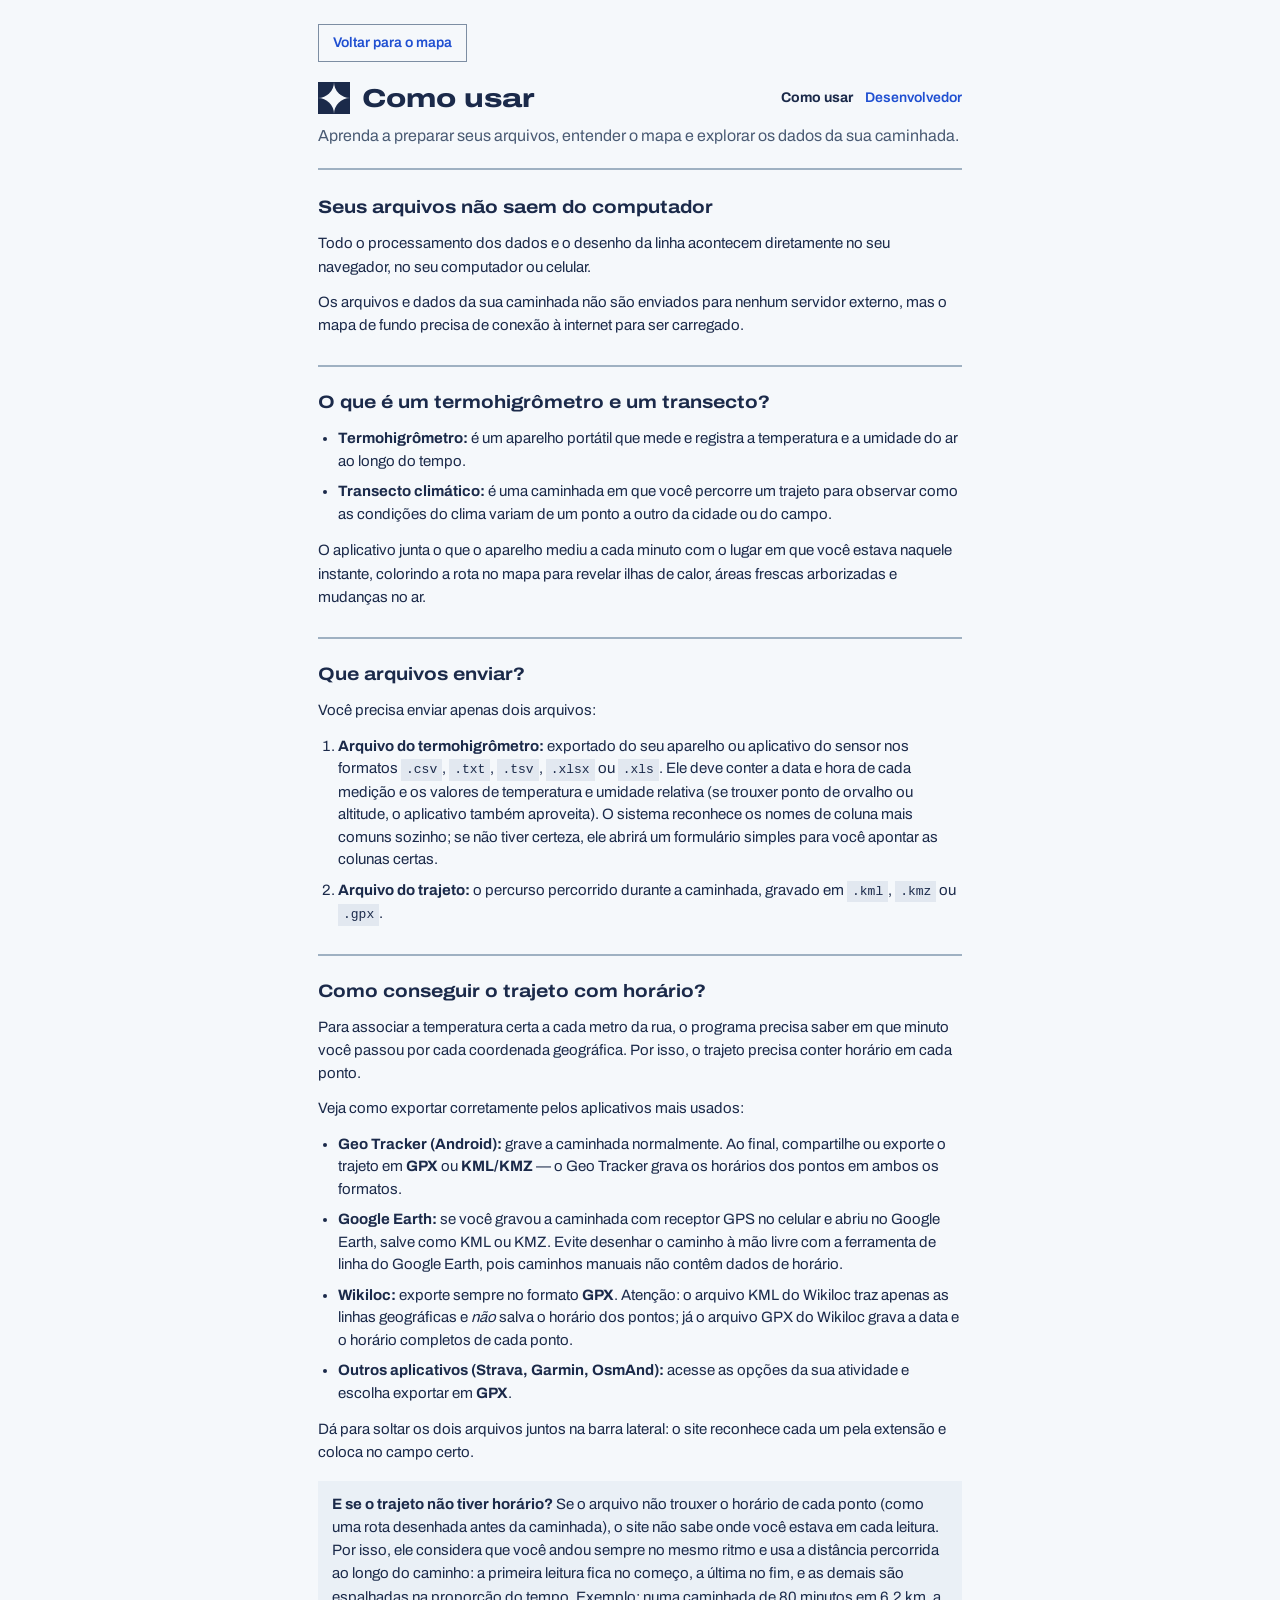
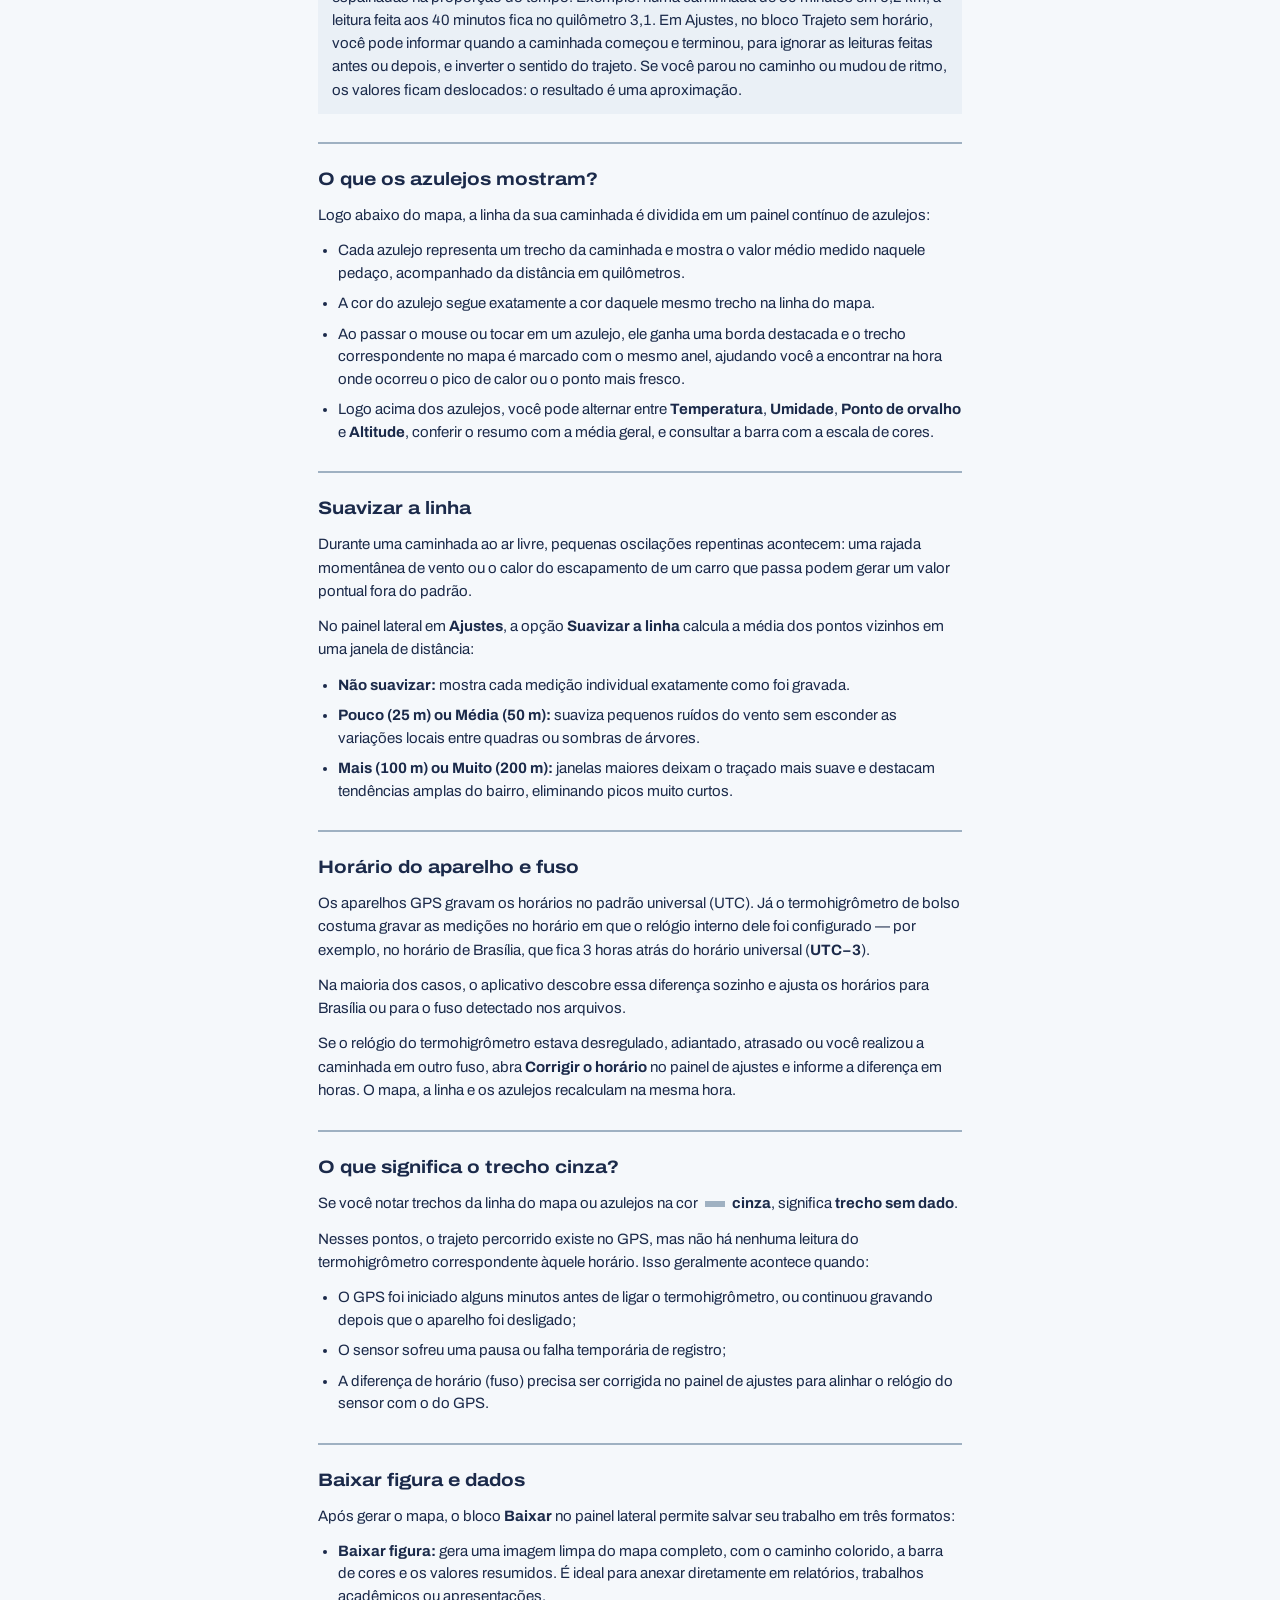
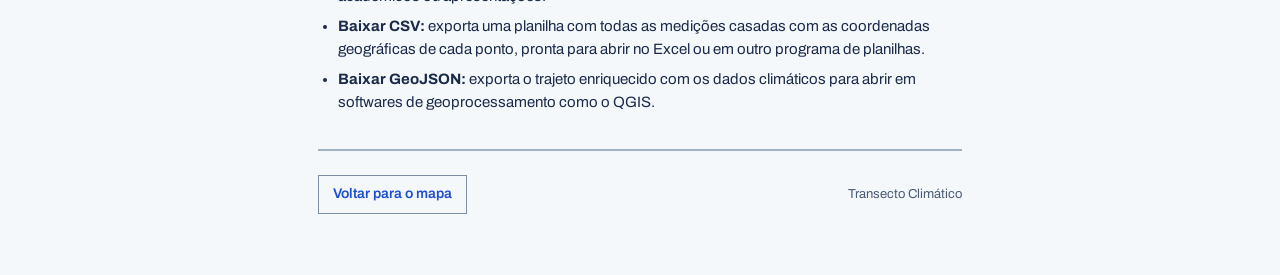
==== ajuda.html @ 2753178d "Transecto Climático: primeira versão pública" ====
<!doctype html>
<html lang="pt-BR">
<head>
  <meta charset="utf-8">
  <meta name="viewport" content="width=device-width, initial-scale=1">
  <title>Como usar — Transecto Climático</title>
  <link rel="stylesheet" href="css/app.css">
  <style>
    .guia-corpo {
      max-width: 680px;
      margin: 0 auto;
      padding: 24px 18px 64px;
    }

    .guia-nav {
      margin-bottom: 20px;
    }

    .guia-voltar {
      display: inline-flex;
      align-items: center;
      padding: 8px 14px;
      border: 1px solid var(--controle);
      border-radius: 0;
      background: transparent;
      color: var(--cobalto);
      text-decoration: none;
      font-weight: 600;
      font-size: 14px;
    }

    .guia-voltar:hover {
      border-color: var(--cobalto);
      background: var(--cobalto-palido);
    }

    .guia-header {
      padding-bottom: 20px;
      border-bottom: 2px solid var(--rejunte);
      margin-bottom: 24px;
    }

    .guia-cabecalho {
      display: flex;
      align-items: center;
      gap: 12px;
      margin-bottom: 10px;
    }

    .guia-cabecalho .marca {
      flex: none;
      width: 32px;
      height: 32px;
    }

    .guia-cabecalho h1 {
      flex: 1;
      min-width: 0;
      margin: 0;
      font-size: 26px;
      font-weight: 800;
      font-stretch: 125%;
      line-height: 1.2;
    }

    .guia-cabecalho-links {
      display: flex;
      align-items: center;
      gap: 12px;
      flex: none;
    }

    .guia-cabecalho-links a {
      color: var(--cobalto);
      font-weight: 600;
      font-size: 14px;
      text-decoration: none;
      white-space: nowrap;
    }

    .guia-cabecalho-links a:hover {
      text-decoration: underline;
      text-underline-offset: 3px;
    }

    .guia-cabecalho-links a[aria-current="page"] {
      color: var(--tinta);
      font-weight: 700;
    }

    .guia-subtitulo {
      margin: 0;
      color: var(--suave);
      font-size: 16px;
      line-height: 1.5;
    }

    .guia-secao {
      margin-top: 28px;
      padding-top: 22px;
      border-top: 2px solid var(--rejunte);
    }

    .guia-secao:first-of-type {
      margin-top: 0;
      padding-top: 0;
      border-top: 0;
    }

    .guia-secao h2 {
      font-size: 18px;
      font-weight: 700;
      font-stretch: 115%;
      margin: 0 0 12px;
      color: var(--tinta);
    }

    .guia-secao p {
      margin: 0 0 12px;
      font-size: 15px;
      line-height: 1.55;
      color: var(--tinta);
    }

    .guia-secao ul,
    .guia-secao ol {
      margin: 0 0 14px;
      padding-left: 20px;
    }

    .guia-secao li {
      margin-bottom: 8px;
      font-size: 15px;
      line-height: 1.5;
    }

    .guia-secao li strong {
      font-weight: 700;
    }

    .nota {
      margin: 16px 0;
      padding: 12px 14px;
      background: var(--aviso-fundo);
      border-radius: 0;
      font-size: 14px;
      line-height: 1.5;
    }

    .nota p {
      margin: 0;
    }

    .formato-tag {
      display: inline-block;
      padding: 1px 5px;
      background: #e2e8f0;
      font-size: 13px;
      font-family: monospace;
      border-radius: 0;
      color: var(--tinta);
    }

    .amostra-cinza {
      display: inline-block;
      width: 20px;
      height: 6px;
      background: var(--rejunte);
      vertical-align: middle;
      margin: 0 4px;
    }

    .guia-rodape {
      margin-top: 36px;
      padding-top: 24px;
      border-top: 2px solid var(--rejunte);
      display: flex;
      justify-content: space-between;
      align-items: center;
      flex-wrap: wrap;
      gap: 12px;
    }

    @media (max-width: 480px) {
      .guia-corpo {
        padding: 16px 12px 48px;
      }

      .guia-cabecalho {
        gap: 8px;
      }

      .guia-cabecalho .marca {
        width: 24px;
        height: 24px;
      }

      .guia-cabecalho h1 {
        font-size: 18px;
        white-space: nowrap;
        overflow: hidden;
        text-overflow: ellipsis;
      }

      .guia-cabecalho-links {
        gap: 8px;
      }

      .guia-cabecalho-links a {
        font-size: 13px;
      }

      .guia-voltar {
        width: 100%;
        justify-content: center;
      }
    }
  </style>
</head>
<body>
  <div class="guia-corpo">
    <nav class="guia-nav" aria-label="Navegação">
      <a href="index.html" class="guia-voltar">Voltar para o mapa</a>
    </nav>

    <header class="guia-header">
      <div class="guia-cabecalho">
        <svg class="marca" viewBox="0 0 48 48" aria-hidden="true" focusable="false">
          <path d="M0 0H24A24 24 0 0 1 0 24Z"/>
          <path d="M48 0V24A24 24 0 0 1 24 0Z"/>
          <path d="M0 48V24A24 24 0 0 1 24 48Z"/>
          <path d="M48 48H24A24 24 0 0 1 48 24Z"/>
        </svg>
        <h1>Como usar</h1>
        <nav class="guia-cabecalho-links" aria-label="Páginas">
          <a href="ajuda.html" aria-current="page">Como usar</a>
          <a href="desenvolvedor.html">Desenvolvedor</a>
        </nav>
      </div>
      <p class="guia-subtitulo">Aprenda a preparar seus arquivos, entender o mapa e explorar os dados da sua caminhada.</p>
    </header>

    <main>
      <!-- PRIVACIDADE -->
      <section class="guia-secao">
        <h2>Seus arquivos não saem do computador</h2>
        <p>Todo o processamento dos dados e o desenho da linha acontecem diretamente no seu navegador, no seu computador ou celular.</p>
        <p>Os arquivos e dados da sua caminhada não são enviados para nenhum servidor externo, mas o mapa de fundo precisa de conexão à internet para ser carregado.</p>
      </section>

      <!-- O QUE É -->
      <section class="guia-secao">
        <h2>O que é um termohigrômetro e um transecto?</h2>
        <ul>
          <li><strong>Termohigrômetro:</strong> é um aparelho portátil que mede e registra a temperatura e a umidade do ar ao longo do tempo.</li>
          <li><strong>Transecto climático:</strong> é uma caminhada em que você percorre um trajeto para observar como as condições do clima variam de um ponto a outro da cidade ou do campo.</li>
        </ul>
        <p>O aplicativo junta o que o aparelho mediu a cada minuto com o lugar em que você estava naquele instante, colorindo a rota no mapa para revelar ilhas de calor, áreas frescas arborizadas e mudanças no ar.</p>
      </section>

      <!-- QUE ARQUIVOS ENVIAR -->
      <section class="guia-secao">
        <h2>Que arquivos enviar?</h2>
        <p>Você precisa enviar apenas dois arquivos:</p>
        <ol>
          <li>
            <strong>Arquivo do termohigrômetro:</strong> exportado do seu aparelho ou aplicativo do sensor nos formatos <span class="formato-tag">.csv</span>, <span class="formato-tag">.txt</span>, <span class="formato-tag">.tsv</span>, <span class="formato-tag">.xlsx</span> ou <span class="formato-tag">.xls</span>. Ele deve conter a data e hora de cada medição e os valores de temperatura e umidade relativa (se trouxer ponto de orvalho ou altitude, o aplicativo também aproveita). O sistema reconhece os nomes de coluna mais comuns sozinho; se não tiver certeza, ele abrirá um formulário simples para você apontar as colunas certas.
          </li>
          <li>
            <strong>Arquivo do trajeto:</strong> o percurso percorrido durante a caminhada, gravado em <span class="formato-tag">.kml</span>, <span class="formato-tag">.kmz</span> ou <span class="formato-tag">.gpx</span>.
          </li>
        </ol>
      </section>

      <!-- COMO CONSEGUIR O TRAJETO COM HORÁRIO -->
      <section class="guia-secao">
        <h2>Como conseguir o trajeto com horário?</h2>
        <p>Para associar a temperatura certa a cada metro da rua, o programa precisa saber em que minuto você passou por cada coordenada geográfica. Por isso, o trajeto precisa conter horário em cada ponto.</p>
        <p>Veja como exportar corretamente pelos aplicativos mais usados:</p>
        <ul>
          <li>
            <strong>Geo Tracker (Android):</strong> grave a caminhada normalmente. Ao final, compartilhe ou exporte o trajeto em <strong>GPX</strong> ou <strong>KML/KMZ</strong> — o Geo Tracker grava os horários dos pontos em ambos os formatos.
          </li>
          <li>
            <strong>Google Earth:</strong> se você gravou a caminhada com receptor GPS no celular e abriu no Google Earth, salve como KML ou KMZ. Evite desenhar o caminho à mão livre com a ferramenta de linha do Google Earth, pois caminhos manuais não contêm dados de horário.
          </li>
          <li>
            <strong>Wikiloc:</strong> exporte sempre no formato <strong>GPX</strong>. Atenção: o arquivo KML do Wikiloc traz apenas as linhas geográficas e <em>não</em> salva o horário dos pontos; já o arquivo GPX do Wikiloc grava a data e o horário completos de cada ponto.
          </li>
          <li>
            <strong>Outros aplicativos (Strava, Garmin, OsmAnd):</strong> acesse as opções da sua atividade e escolha exportar em <strong>GPX</strong>.
          </li>
        </ul>
        <p>Dá para soltar os dois arquivos juntos na barra lateral: o site reconhece cada um pela extensão e coloca no campo certo.</p>
        <div class="nota">
          <p><strong>E se o trajeto não tiver horário?</strong> Se o arquivo não trouxer o horário de cada ponto (como uma rota desenhada antes da caminhada), o site não sabe onde você estava em cada leitura. Por isso, ele considera que você andou sempre no mesmo ritmo e usa a distância percorrida ao longo do caminho: a primeira leitura fica no começo, a última no fim, e as demais são espalhadas na proporção do tempo. Exemplo: numa caminhada de 80 minutos em 6,2 km, a leitura feita aos 40 minutos fica no quilômetro 3,1. Em Ajustes, no bloco Trajeto sem horário, você pode informar quando a caminhada começou e terminou, para ignorar as leituras feitas antes ou depois, e inverter o sentido do trajeto. Se você parou no caminho ou mudou de ritmo, os valores ficam deslocados: o resultado é uma aproximação.</p>
        </div>
      </section>

      <!-- AZULEJOS -->
      <section class="guia-secao">
        <h2>O que os azulejos mostram?</h2>
        <p>Logo abaixo do mapa, a linha da sua caminhada é dividida em um painel contínuo de azulejos:</p>
        <ul>
          <li>Cada azulejo representa um trecho da caminhada e mostra o valor médio medido naquele pedaço, acompanhado da distância em quilômetros.</li>
          <li>A cor do azulejo segue exatamente a cor daquele mesmo trecho na linha do mapa.</li>
          <li>Ao passar o mouse ou tocar em um azulejo, ele ganha uma borda destacada e o trecho correspondente no mapa é marcado com o mesmo anel, ajudando você a encontrar na hora onde ocorreu o pico de calor ou o ponto mais fresco.</li>
          <li>Logo acima dos azulejos, você pode alternar entre <strong>Temperatura</strong>, <strong>Umidade</strong>, <strong>Ponto de orvalho</strong> e <strong>Altitude</strong>, conferir o resumo com a média geral, e consultar a barra com a escala de cores.</li>
        </ul>
      </section>

      <!-- SUAVIZAR A LINHA -->
      <section class="guia-secao">
        <h2>Suavizar a linha</h2>
        <p>Durante uma caminhada ao ar livre, pequenas oscilações repentinas acontecem: uma rajada momentânea de vento ou o calor do escapamento de um carro que passa podem gerar um valor pontual fora do padrão.</p>
        <p>No painel lateral em <strong>Ajustes</strong>, a opção <strong>Suavizar a linha</strong> calcula a média dos pontos vizinhos em uma janela de distância:</p>
        <ul>
          <li><strong>Não suavizar:</strong> mostra cada medição individual exatamente como foi gravada.</li>
          <li><strong>Pouco (25 m) ou Média (50 m):</strong> suaviza pequenos ruídos do vento sem esconder as variações locais entre quadras ou sombras de árvores.</li>
          <li><strong>Mais (100 m) ou Muito (200 m):</strong> janelas maiores deixam o traçado mais suave e destacam tendências amplas do bairro, eliminando picos muito curtos.</li>
        </ul>
      </section>

      <!-- HORÁRIO DO APARELHO -->
      <section class="guia-secao">
        <h2>Horário do aparelho e fuso</h2>
        <p>Os aparelhos GPS gravam os horários no padrão universal (UTC). Já o termohigrômetro de bolso costuma gravar as medições no horário em que o relógio interno dele foi configurado — por exemplo, no horário de Brasília, que fica 3 horas atrás do horário universal (<strong>UTC−3</strong>).</p>
        <p>Na maioria dos casos, o aplicativo descobre essa diferença sozinho e ajusta os horários para Brasília ou para o fuso detectado nos arquivos.</p>
        <p>Se o relógio do termohigrômetro estava desregulado, adiantado, atrasado ou você realizou a caminhada em outro fuso, abra <strong>Corrigir o horário</strong> no painel de ajustes e informe a diferença em horas. O mapa, a linha e os azulejos recalculam na mesma hora.</p>
      </section>

      <!-- TRECHO CINZA -->
      <section class="guia-secao">
        <h2>O que significa o trecho cinza?</h2>
        <p>Se você notar trechos da linha do mapa ou azulejos na cor <span class="amostra-cinza" aria-hidden="true"></span> <strong>cinza</strong>, significa <strong>trecho sem dado</strong>.</p>
        <p>Nesses pontos, o trajeto percorrido existe no GPS, mas não há nenhuma leitura do termohigrômetro correspondente àquele horário. Isso geralmente acontece quando:</p>
        <ul>
          <li>O GPS foi iniciado alguns minutos antes de ligar o termohigrômetro, ou continuou gravando depois que o aparelho foi desligado;</li>
          <li>O sensor sofreu uma pausa ou falha temporária de registro;</li>
          <li>A diferença de horário (fuso) precisa ser corrigida no painel de ajustes para alinhar o relógio do sensor com o do GPS.</li>
        </ul>
      </section>

      <!-- BAIXAR FIGURA E DADOS -->
      <section class="guia-secao">
        <h2>Baixar figura e dados</h2>
        <p>Após gerar o mapa, o bloco <strong>Baixar</strong> no painel lateral permite salvar seu trabalho em três formatos:</p>
        <ul>
          <li><strong>Baixar figura:</strong> gera uma imagem limpa do mapa completo, com o caminho colorido, a barra de cores e os valores resumidos. É ideal para anexar diretamente em relatórios, trabalhos acadêmicos ou apresentações.</li>
          <li><strong>Baixar CSV:</strong> exporta uma planilha com todas as medições casadas com as coordenadas geográficas de cada ponto, pronta para abrir no Excel ou em outro programa de planilhas.</li>
          <li><strong>Baixar GeoJSON:</strong> exporta o trajeto enriquecido com os dados climáticos para abrir em softwares de geoprocessamento como o QGIS.</li>
        </ul>
      </section>
    </main>

    <footer class="guia-rodape">
      <a href="index.html" class="guia-voltar">Voltar para o mapa</a>
      <span style="color: var(--suave); font-size: 13px;">Transecto Climático</span>
    </footer>
  </div>
</body>
</html>
---- css/app.css ----
/* Transecto Climático. Esmalte branco frio, tinta azul-marinho, rejunte cinza-azulado de 2 px,
   cantos retos, cobalto só em ação, seleção, link e foco. As outras cores vêm dos dados. */

@font-face {
  font-family: "Archivo";
  src: url("../vendor/fontes/archivo-latin-wdth-normal.woff2") format("woff2");
  font-weight: 100 900;
  font-stretch: 62% 125%;
  font-style: normal;
  font-display: swap;
}

:root {
  --esmalte: #f5f8fb;
  --tinta: #1b2a4a;
  --suave: #4a5b74;
  --rejunte: #9fb1c2;
  --zona-borda: #6f8299;
  --sem-dado: #7c8590;
  --controle: #7d8ea3;
  --cobalto: #1f4fd1;
  --cobalto-escuro: #1a43b5;
  --cobalto-palido: #e4ebfb;
  --desativado-fundo: #dde4ec;
  --desativado-texto: #3c4b63;
  --erro-fundo: #fbe7e7;
  --erro-tinta: #9b1c1c;
  --aviso-fundo: #eaf0f6;
}

* {
  box-sizing: border-box;
  scrollbar-width: thin;
  scrollbar-color: var(--rejunte) var(--esmalte);
}

[hidden] { display: none !important; }

html {
  background: var(--esmalte);
}

body {
  margin: 0;
  background: var(--esmalte);
  color: var(--tinta);
  font: 15px/1.45 "Archivo", system-ui, -apple-system, "Segoe UI", Roboto, sans-serif;
  font-variant-numeric: tabular-nums;
  -webkit-text-size-adjust: 100%;
}

::selection {
  background: var(--cobalto);
  color: #ffffff;
}

:focus-visible {
  outline: 3px solid var(--cobalto);
  outline-offset: 2px;
}

::-webkit-scrollbar { width: 10px; height: 10px; }
::-webkit-scrollbar-track { background: var(--esmalte); }
::-webkit-scrollbar-thumb { background: var(--rejunte); border: 2px solid var(--esmalte); }
::-webkit-scrollbar-thumb:hover { background: var(--suave); }

.sr {
  position: absolute;
  width: 1px;
  height: 1px;
  overflow: hidden;
  clip: rect(0 0 0 0);
  white-space: nowrap;
}

/* ---------- estrutura (computador) ---------- */

.app {
  display: grid;
  grid-template-columns: 340px minmax(0, 1fr);
  grid-template-rows: auto minmax(0, 1fr) auto;
  height: 100vh;
  height: 100dvh;
  overflow: hidden;
}

.cabecalho {
  grid-column: 1 / -1;
  grid-row: 1;
  display: flex;
  align-items: center;
  gap: 12px;
  padding: 10px 18px;
  border-bottom: 2px solid var(--rejunte);
}

.painel {
  grid-column: 1;
  grid-row: 2;
  min-width: 0;
  overflow-y: auto;
  padding: 18px 18px 28px;
  border-right: 2px solid var(--rejunte);
}

.area-mapa {
  grid-column: 2;
  grid-row: 2;
  position: relative;
  min-width: 0;
  min-height: 0;
}

.mapa {
  position: absolute;
  inset: 0;
}

.faixa {
  grid-column: 1 / -1;
  grid-row: 3;
  min-width: 0;
  border-top: 2px solid var(--rejunte);
  background: var(--esmalte);
}

/* ---------- cabeçalho ---------- */

.marca {
  flex: none;
  width: 32px;
  height: 32px;
}

.marca path {
  fill: var(--tinta);
}

.cabecalho h1 {
  flex: 1;
  min-width: 0;
  margin: 0;
  font-size: 20px;
  font-weight: 800;
  font-stretch: 125%;
  line-height: 1.2;
}

.cabecalho a {
  flex: none;
  color: var(--cobalto);
  font-weight: 600;
  text-decoration: none;
}

.cabecalho a:visited {
  color: var(--cobalto);
}

.cabecalho a:hover {
  text-decoration: underline;
  text-underline-offset: 3px;
}

h2 {
  margin: 0 0 10px;
  font-size: 15px;
  font-weight: 700;
  font-stretch: 112%;
}

.bloco {
  margin-top: 20px;
  padding-top: 16px;
  border-top: 2px solid var(--rejunte);
}

.painel > .bloco:first-child {
  margin-top: 0;
  padding-top: 0;
  border-top: 0;
}

/* ---------- arquivos ---------- */

.zonas {
  display: grid;
  gap: 10px;
}

.zona {
  display: grid;
  gap: 4px;
  padding: 12px;
  border: 2px dashed var(--zona-borda);
  cursor: pointer;
}

.zona:hover,
.zona.arrastando {
  border-color: var(--cobalto);
}

.zona strong {
  font-weight: 700;
}

.zona span,
.zona em {
  color: var(--suave);
  font-size: 13px;
  font-style: normal;
}

.zona.com-arquivo em {
  color: var(--cobalto);
  font-weight: 600;
  overflow-wrap: anywhere;
}

.app {
  position: relative;
}

.painel {
  position: relative;
}

.solte-aqui {
  position: absolute;
  inset: 0;
  z-index: 900;
  display: grid;
  place-items: center;
  padding: 24px;
  background: rgba(245, 248, 251, 0.95);
  border: 3px solid var(--cobalto);
}

.solte-aqui p {
  margin: 0;
  font-size: 18px;
  font-weight: 800;
  font-stretch: 118%;
  line-height: 1.3;
  text-align: center;
  color: var(--cobalto);
}

.envio-aviso {
  margin: 10px 0 0;
  padding: 10px 12px;
  background: var(--aviso-fundo);
  font-size: 13px;
}

.envio-resumo {
  display: grid;
  gap: 8px;
  justify-items: start;
}

.envio-resumo p {
  margin: 0;
  overflow-wrap: anywhere;
  font-weight: 600;
}

/* ---------- controles ---------- */

button,
select,
input {
  font: inherit;
  color: inherit;
}

button {
  padding: 9px 12px;
  border: 2px solid var(--tinta);
  border-radius: 0;
  background: transparent;
  font-weight: 600;
  cursor: pointer;
}

button:hover:not(:disabled) {
  border-color: var(--cobalto);
  color: var(--cobalto);
}

button:disabled {
  opacity: 0.5;
  cursor: not-allowed;
}

button.primario {
  width: 100%;
  margin-top: 12px;
  padding: 11px 12px;
  border-width: 2px;
  border-color: var(--cobalto);
  background: var(--cobalto);
  color: #ffffff;
  font-weight: 700;
}

button.primario:hover:not(:disabled) {
  border-color: var(--cobalto-escuro);
  background: var(--cobalto-escuro);
  color: #ffffff;
}

button.primario:disabled {
  opacity: 1;
  border-color: var(--rejunte);
  background: var(--desativado-fundo);
  color: var(--desativado-texto);
}

button.secundario {
  border-color: var(--cobalto);
  color: var(--cobalto);
  font-weight: 700;
}

select,
input[type="number"] {
  width: 100%;
  padding: 8px;
  border: 2px solid var(--tinta);
  border-radius: 0;
  background: #ffffff;
  font-weight: 600;
}

.campo {
  display: grid;
  gap: 4px;
  margin-bottom: 8px;
}

.campo span {
  font-size: 13px;
  color: var(--suave);
}

.ajuda {
  margin: 0 0 10px;
  font-size: 13px;
  color: var(--suave);
}

.subbloco {
  margin: 14px 0 6px;
  padding: 12px 0 0;
  border-top: 2px dashed var(--rejunte);
}

.subbloco h3 {
  margin: 0 0 8px;
  font-size: 14px;
  font-weight: 700;
  font-stretch: 112%;
}

.frase-ritmo {
  margin: 0 0 10px;
  font-size: 13px;
  color: var(--suave);
}

.aviso-ritmo {
  margin: 0 0 10px;
  padding: 8px 10px;
  background: var(--aviso-fundo);
  font-size: 13px;
}

.caixa-marcar {
  display: flex;
  align-items: center;
  gap: 8px;
  margin-bottom: 10px;
  cursor: pointer;
}

.caixa-marcar input {
  width: 18px;
  height: 18px;
  margin: 0;
}

input[type="datetime-local"] {
  width: 100%;
  padding: 8px;
  border: 2px solid var(--tinta);
  border-radius: 0;
  background: #ffffff;
  font: inherit;
  font-weight: 600;
}

.frase {
  margin: 14px 0 6px;
}

.corrigir summary {
  margin-bottom: 8px;
  color: var(--cobalto);
  font-weight: 600;
  cursor: pointer;
}

.corrigir summary:hover {
  text-decoration: underline;
  text-underline-offset: 3px;
}

.campo-map {
  display: grid;
  gap: 4px;
  margin-bottom: 8px;
  font-size: 13px;
}

.erro {
  margin-top: 14px;
  padding: 10px 12px;
  background: var(--erro-fundo);
  color: var(--erro-tinta);
}

.avisos {
  padding: 10px 12px;
  background: var(--aviso-fundo);
}

.avisos ul {
  margin: 0;
  padding-left: 18px;
  font-size: 13px;
}

.downloads {
  display: grid;
  gap: 8px;
}

.downloads button {
  border-color: var(--cobalto);
  color: var(--cobalto);
  font-weight: 700;
}

.downloads button:disabled {
  opacity: 1;
  border-color: var(--rejunte);
  color: var(--desativado-texto);
}

/* ---------- mapa vazio ---------- */

.vazio {
  position: absolute;
  inset: 0;
  z-index: 500;
  display: grid;
  place-items: center;
  padding: 16px;
  background-color: var(--cobalto-palido);
  background-image: url("data:image/svg+xml,%3Csvg xmlns='http://www.w3.org/2000/svg' width='64' height='64'%3E%3Cpath d='M0 0H32A32 32 0 0 1 0 32Z' fill='%23c3d3f7'/%3E%3Cpath d='M64 64H32A32 32 0 0 1 64 32Z' fill='%23c3d3f7'/%3E%3C/svg%3E");
  background-size: 64px 64px;
}

.vazio-caixa {
  display: grid;
  gap: 10px;
  justify-items: start;
  max-width: 380px;
  padding: 20px;
  background: var(--esmalte);
  border: 2px solid var(--rejunte);
}

.vazio-caixa h2 {
  margin: 0;
  font-size: 18px;
  font-weight: 800;
  font-stretch: 118%;
  line-height: 1.25;
}

.vazio-caixa p {
  margin: 0;
  color: var(--suave);
}

.vazio-caixa.carregando h2 {
  color: var(--cobalto);
}

.vazio-caixa.erro h2 {
  color: var(--erro-tinta);
}

/* ---------- faixa de azulejos ---------- */

.faixa-barra {
  display: flex;
  flex-wrap: wrap;
  align-items: center;
  gap: 8px 22px;
  padding: 8px 16px 6px;
}

.abas {
  display: flex;
  flex-wrap: nowrap;
  gap: 2px;
  max-width: 100%;
  overflow-x: auto;
  overscroll-behavior-x: contain;
}

.abas button {
  flex: none;
  padding: 7px 10px;
  border: 0;
  background: transparent;
  color: var(--tinta);
  font-weight: 500;
  white-space: nowrap;
}

.abas button:hover {
  color: var(--cobalto);
  text-decoration: underline;
  text-underline-offset: 4px;
}

.nome-curto {
  display: none;
}

.abas button[aria-selected="true"] {
  font-weight: 700;
  box-shadow: inset 0 -3px 0 var(--cobalto);
}

.rotulo-exemplos {
  margin: 0;
  color: var(--suave);
}

.exemplos {
  display: flex;
  flex-wrap: wrap;
  gap: 8px;
}

.tempo {
  flex: 0 0 auto;
  margin: 0;
  font-size: 13px;
  color: var(--suave);
  font-variant-numeric: tabular-nums;
}

.explicacao {
  flex: 1 1 100%;
  margin: 0;
  font-size: 13px;
  color: var(--suave);
}

.resumo {
  margin: 0;
  flex: 1 1 auto;
  min-width: 0;
  font-size: 15px;
  font-weight: 600;
}

.legenda {
  display: flex;
  align-items: center;
  gap: 8px;
  font-size: 13px;
}

.legenda small {
  color: var(--suave);
  white-space: nowrap;
}

.numero {
  font-weight: 600;
}

.gradiente {
  width: 140px;
  height: 10px;
}

.azulejos {
  display: grid;
  grid-auto-flow: column;
  grid-auto-columns: minmax(104px, 1fr);
  gap: 2px;
  background: var(--rejunte);
  border-top: 2px solid var(--rejunte);
  overflow-x: auto;
  overscroll-behavior-x: contain;
}

.azulejo {
  display: flex;
  flex-direction: column;
  justify-content: space-between;
  align-items: flex-start;
  min-height: 104px;
  margin: 0;
  padding: 10px;
  border: 0;
  border-radius: 0;
  text-align: left;
  cursor: pointer;
}

.azulejo:hover,
.azulejo.ativo {
  box-shadow: inset 0 0 0 3px var(--cobalto);
}

.azulejo:focus-visible {
  outline: 3px solid var(--cobalto);
  outline-offset: -3px;
}

.azulejo-km {
  font-size: 12px;
}

.azulejo-valor {
  font-size: 24px;
  font-weight: 700;
  font-stretch: 125%;
  line-height: 1;
}

.estado {
  margin: 0;
  padding: 12px 16px;
  color: var(--suave);
}

/* ---------- celular: cabeçalho, envio, mapa, faixa e depois os ajustes ---------- */

@media (max-width: 760px) {
  .app {
    display: flex;
    flex-direction: column;
    height: auto;
    min-height: 100vh;
    min-height: 100dvh;
    overflow: visible;
  }

  .cabecalho {
    order: 0;
    padding: 10px 14px;
  }

  .cabecalho h1 {
    font-size: 17px;
  }

  /* o painel some como caixa: seus blocos entram na ordem do celular */
  .painel {
    display: contents;
  }

  .painel > * {
    order: 4;
  }

  .envio,
  #mapeamento,
  #erro {
    order: 1;
  }

  .envio {
    padding: 14px;
    border-top: 0;
    margin-top: 0;
  }

  .area-mapa {
    order: 2;
    height: 50vh;
    min-height: 280px;
  }

  .faixa {
    order: 3;
  }

  .faixa-barra {
    padding: 8px 12px 6px;
  }

  .legenda {
    width: 100%;
  }

  .gradiente {
    flex: 1 1 auto;
    width: auto;
  }

  .painel > .bloco:not(.envio) {
    padding-left: 14px;
    padding-right: 14px;
  }

  #painel-resultado,
  #bloco-avisos,
  #downloads {
    margin-left: 0;
    margin-right: 0;
  }
}

/* ---------- telas de até 480 px: cabeçalho compacto e abas com nome curto ---------- */

@media (max-width: 480px) {
  .cabecalho {
    gap: 8px;
    padding: 8px 10px;
  }

  .cabecalho .marca {
    width: 24px;
    height: 24px;
  }

  .cabecalho h1 {
    font-size: 15px;
    line-height: 1.1;
    white-space: normal;
  }

  .cabecalho a {
    font-size: 13px;
    white-space: nowrap;
  }

  .abas button {
    padding: 7px 8px;
    font-size: 14px;
  }

  .nome-longo {
    display: none;
  }

  .nome-curto {
    display: inline;
  }
}

/* ---------- progresso sobre o mapa (só aparece depois de ~150 ms) ---------- */

.progresso {
  position: absolute;
  left: 50%;
  top: 50%;
  z-index: 700;
  transform: translate(-50%, -50%);
  width: min(340px, calc(100% - 32px));
  display: grid;
  gap: 10px;
  justify-items: start;
  padding: 16px 18px;
  background: var(--esmalte);
  border: 2px solid var(--rejunte);
  pointer-events: none;
}

.progresso-modulo {
  width: 32px;
  height: 32px;
}

.progresso-modulo path {
  fill: var(--cobalto);
  animation: quarto 1.4s ease-in-out infinite;
}

.progresso-modulo .q2 { animation-delay: 0.2s; }
.progresso-modulo .q3 { animation-delay: 0.4s; }
.progresso-modulo .q4 { animation-delay: 0.6s; }

@keyframes quarto {
  0%, 100% { opacity: 0.25; }
  50% { opacity: 1; }
}

.progresso-passo {
  margin: 0;
  font-weight: 700;
}

.progresso-trilho {
  width: 100%;
  height: 12px;
  border: 2px solid var(--tinta);
  background: #ffffff;
}

.progresso-barra {
  height: 100%;
  width: 0;
  background: var(--cobalto);
  transition: width 0.2s ease-out;
}

.progresso-pct {
  margin: 0;
  font-size: 13px;
  color: var(--suave);
}

/* ---------- movimento reduzido ---------- */

@media (prefers-reduced-motion: reduce) {
  *,
  *::before,
  *::after {
    scroll-behavior: auto !important;
    transition: none !important;
    animation: none !important;
  }
}
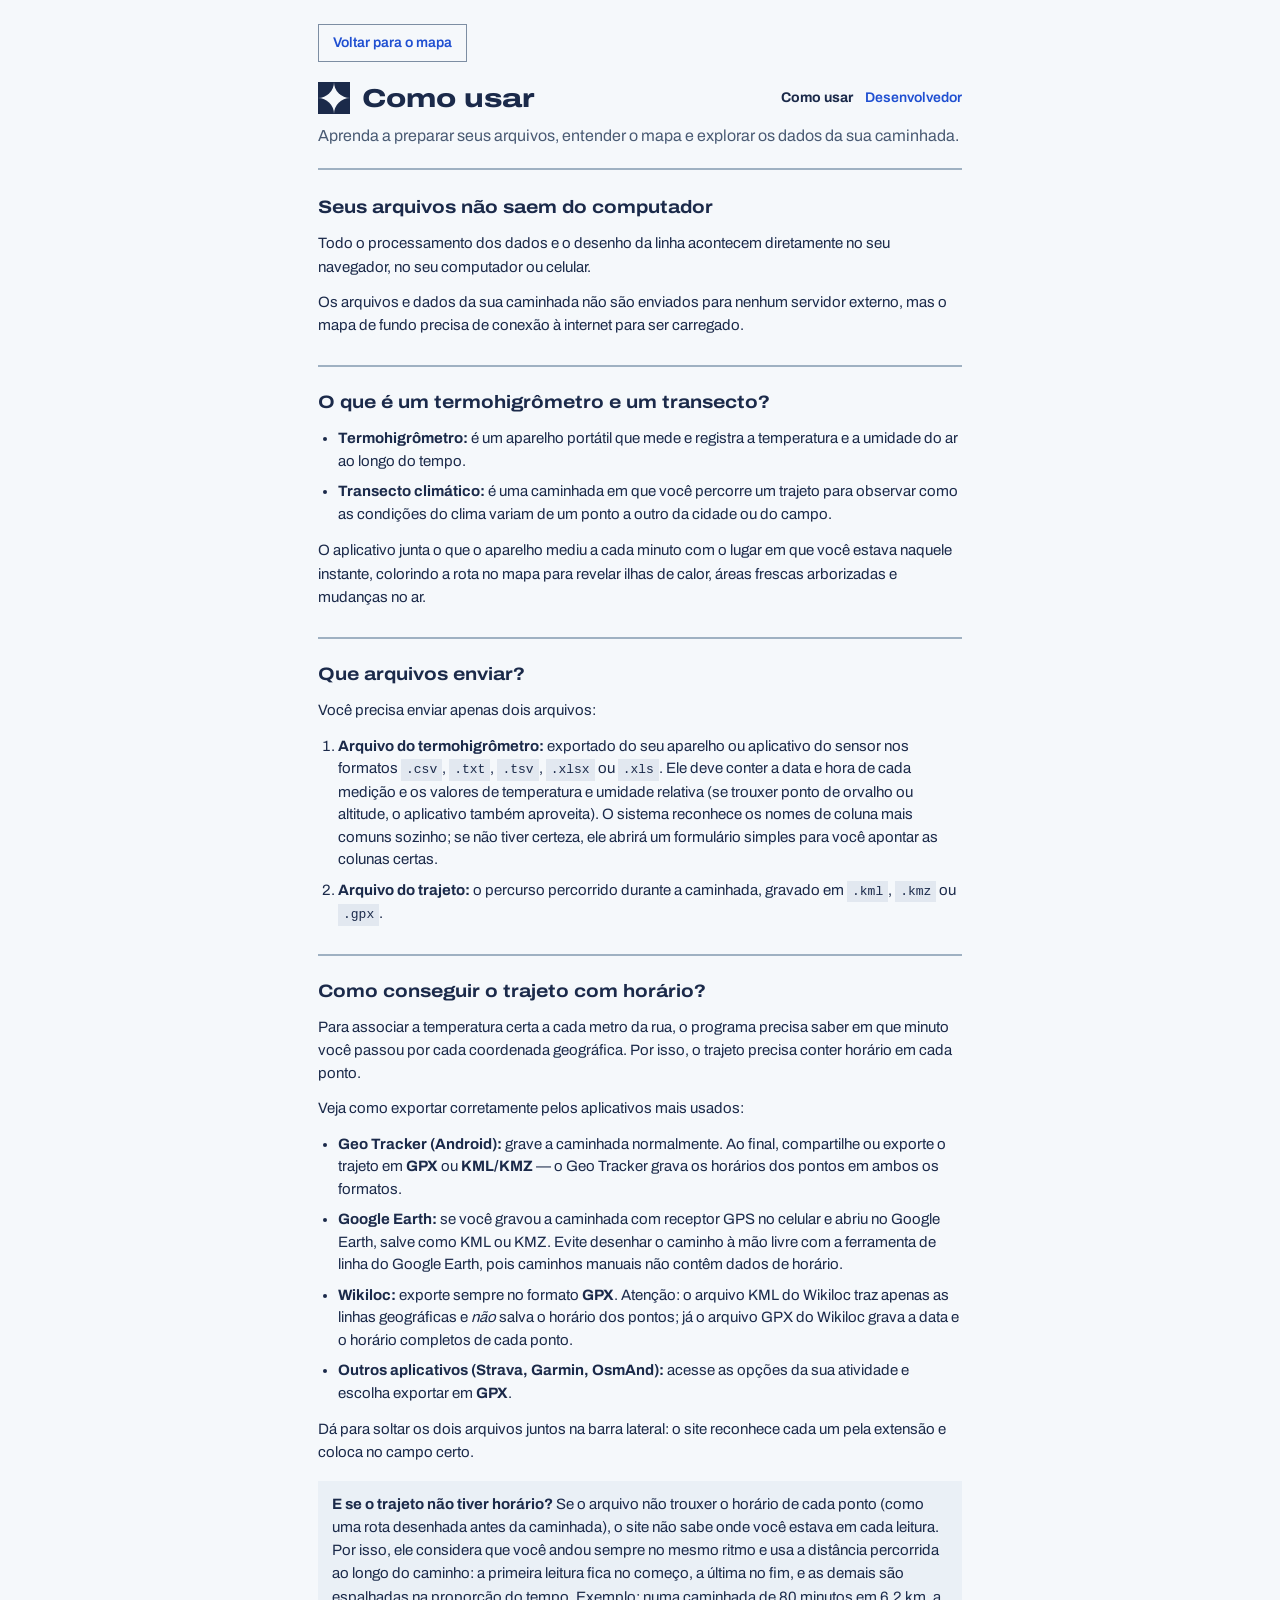
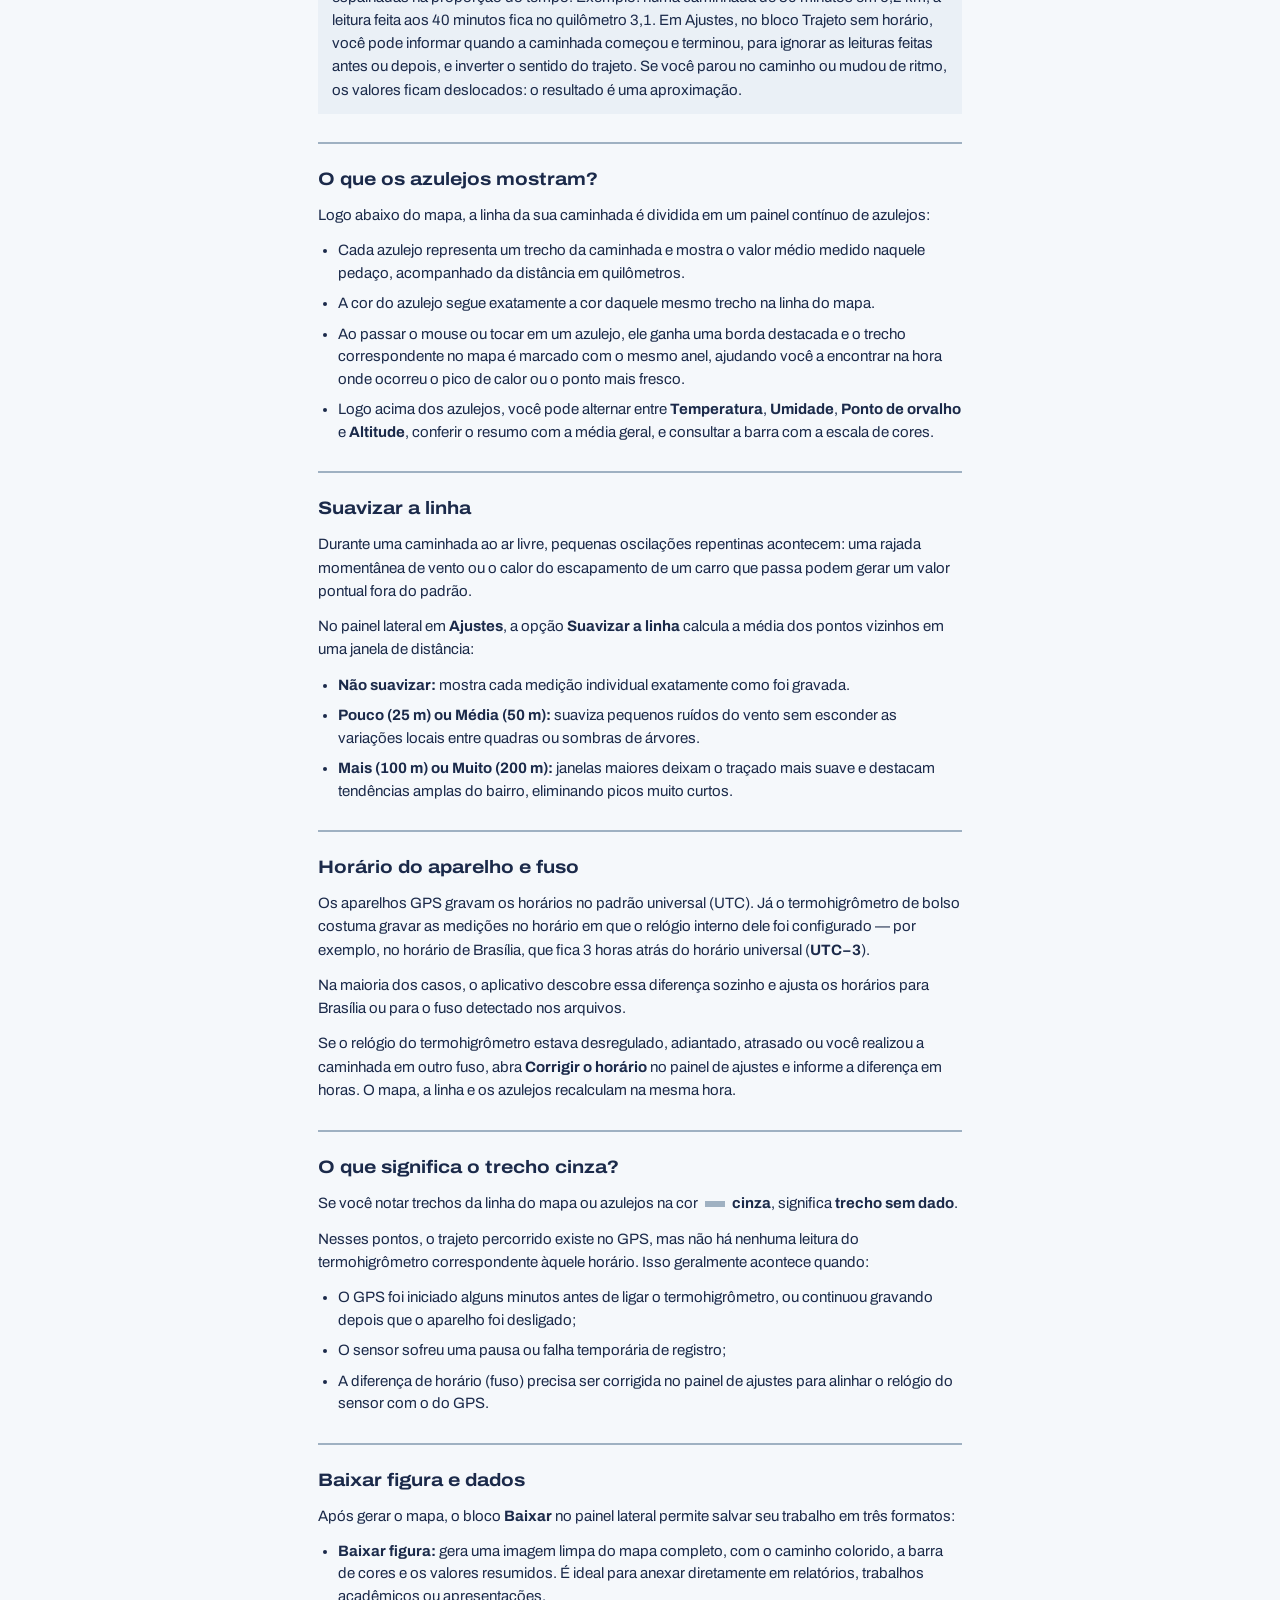
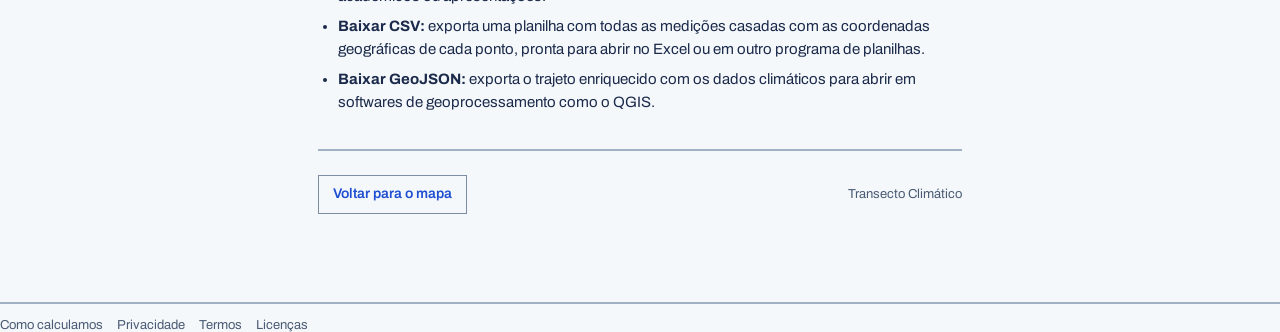
==== commit 566bcc35: "Adiciona privacidade, termos, metodologia, licenças e reforços de segurança" ====
--- a/ajuda.html
+++ b/ajuda.html
@@ -4,6 +4,10 @@
   <meta charset="utf-8">
   <meta name="viewport" content="width=device-width, initial-scale=1">
   <title>Como usar — Transecto Climático</title>
+    <meta http-equiv="Content-Security-Policy" content="default-src 'none'; script-src 'self'; style-src 'self' 'unsafe-inline'; font-src 'self'; img-src 'self' data: blob: https://*.tile.openstreetmap.org https://tile.openstreetmap.org https://server.arcgisonline.com; connect-src 'self' https://*.tile.openstreetmap.org https://tile.openstreetmap.org https://server.arcgisonline.com; worker-src 'self'; base-uri 'none'; form-action 'none'">
+  <link rel="icon" href="favicon.svg" type="image/svg+xml">
+  <link rel="icon" href="favicon-32.png" sizes="32x32" type="image/png">
+  <link rel="apple-touch-icon" href="apple-touch-icon.png">
   <link rel="stylesheet" href="css/app.css">
   <style>
     .guia-corpo {
@@ -358,5 +362,11 @@
       <span style="color: var(--suave); font-size: 13px;">Transecto Climático</span>
     </footer>
   </div>
+  <footer class="rodape">
+    <a href="metodologia.html">Como calculamos</a>
+    <a href="privacidade.html">Privacidade</a>
+    <a href="termos.html">Termos</a>
+    <a href="licencas.html">Licenças</a>
+  </footer>
 </body>
 </html>
--- a/css/app.css
+++ b/css/app.css
@@ -247,6 +247,26 @@
   color: var(--cobalto);
 }
 
+.rodape {
+  display: flex;
+  flex-wrap: wrap;
+  gap: 6px 14px;
+  margin-top: 24px;
+  padding-top: 12px;
+  border-top: 2px solid var(--rejunte);
+  font-size: 13px;
+}
+
+.rodape a {
+  color: var(--suave);
+  text-decoration: underline;
+  text-underline-offset: 3px;
+}
+
+.rodape a:hover {
+  color: var(--cobalto);
+}
+
 .envio-aviso {
   margin: 10px 0 0;
   padding: 10px 12px;
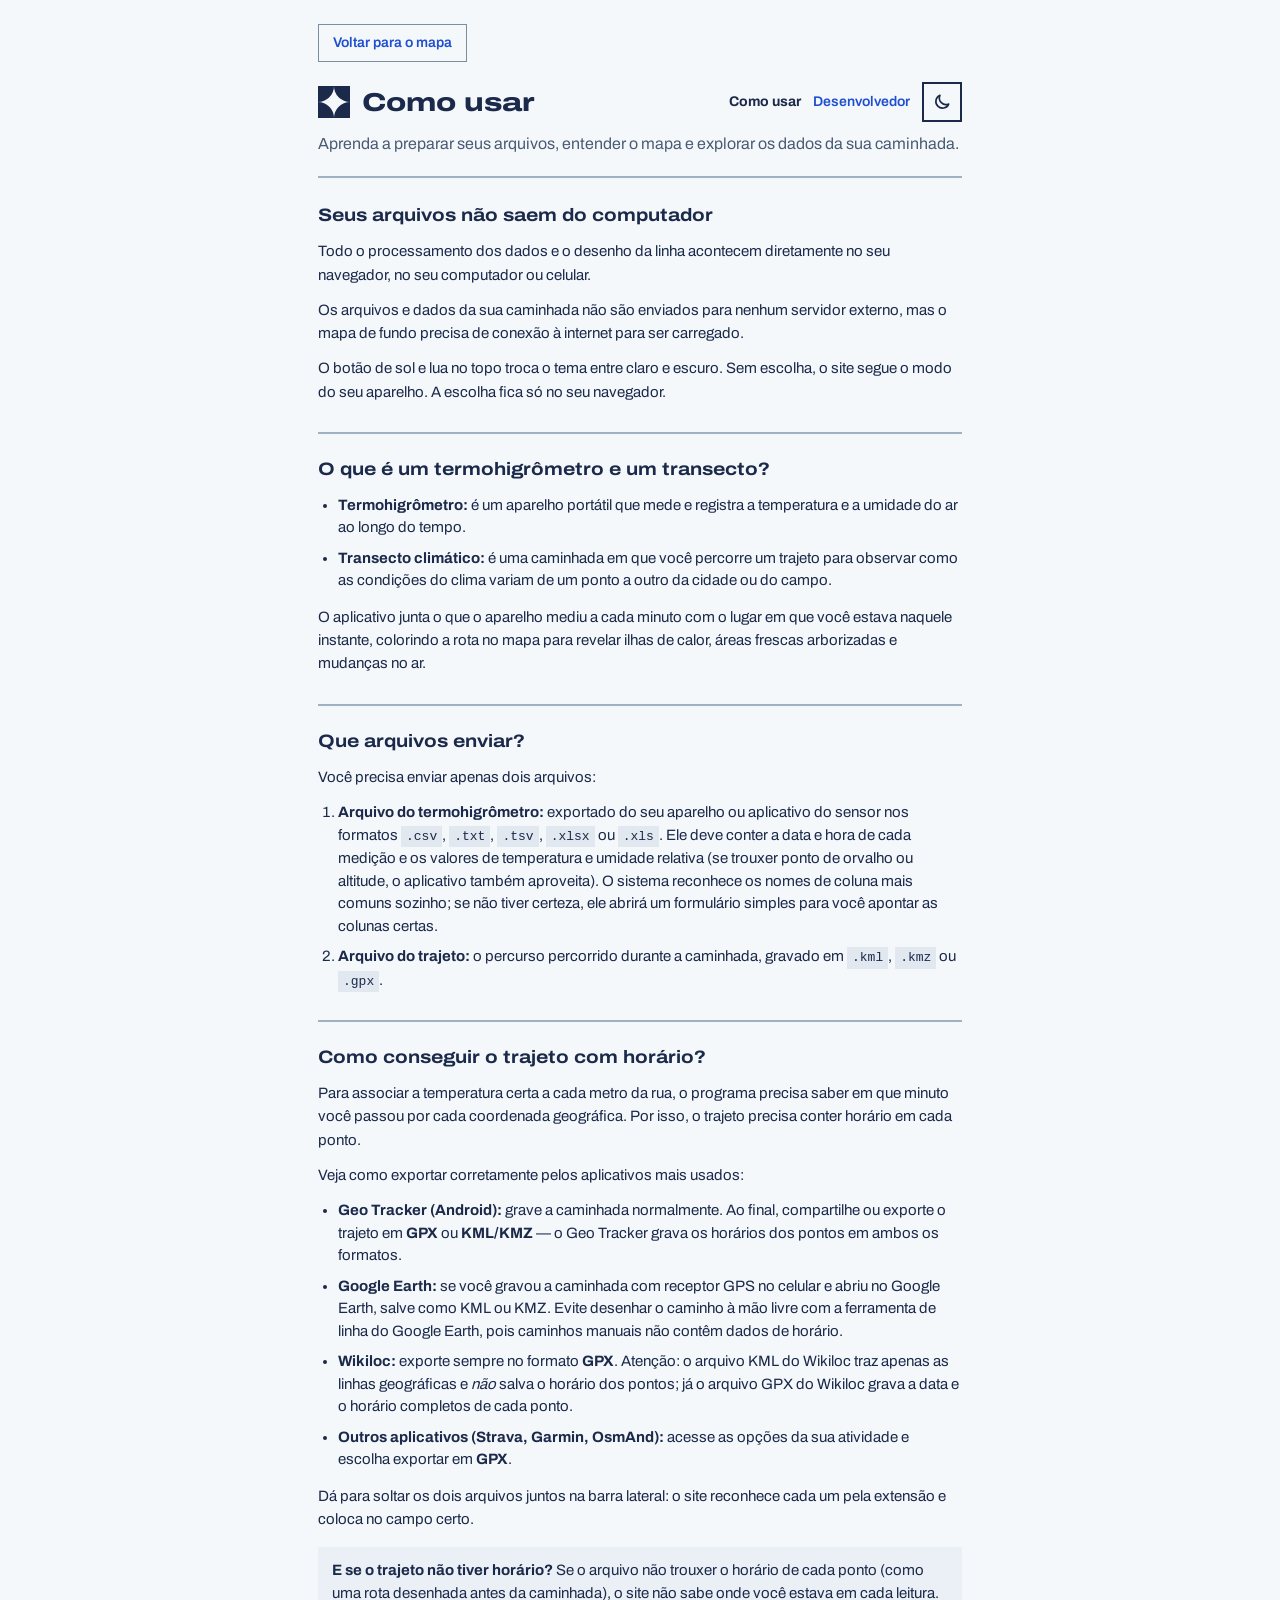
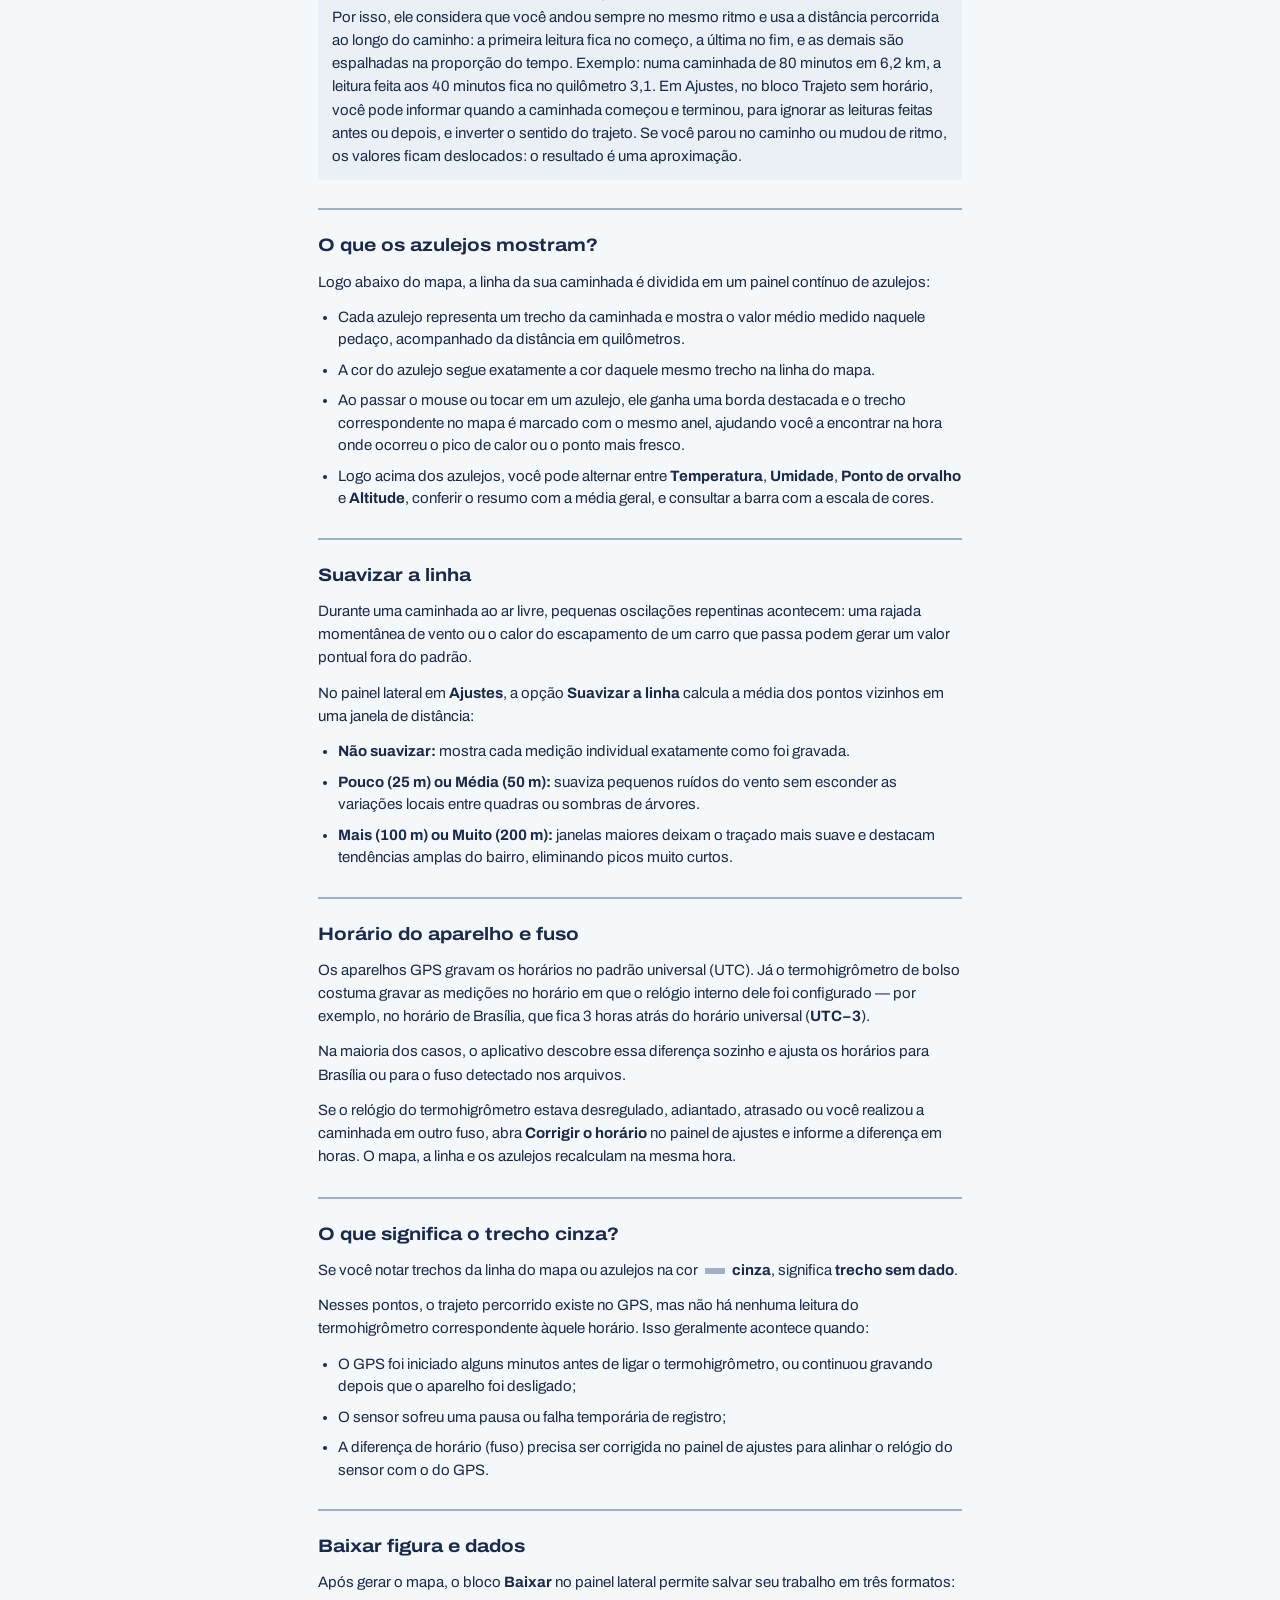
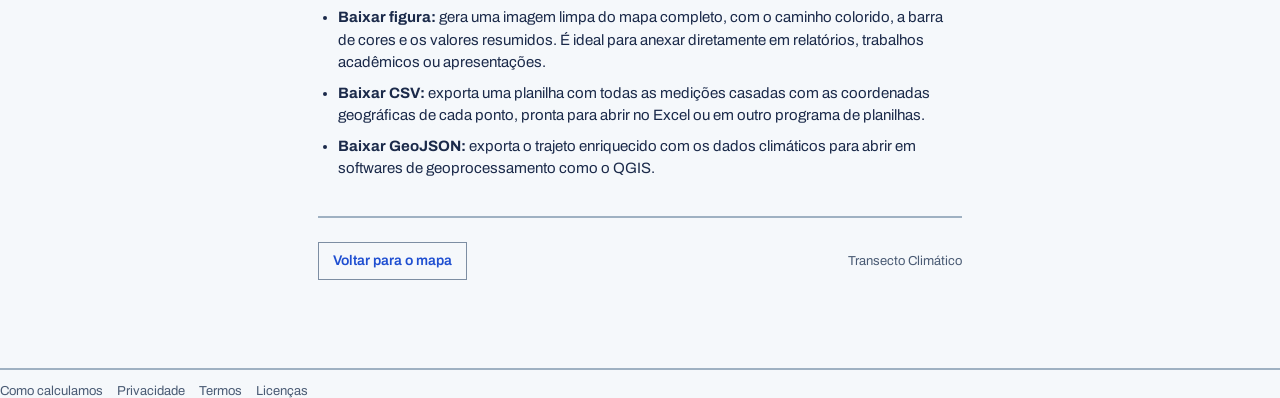
==== commit 9135ea14: "Adiciona alternância entre modo claro e escuro" ====
--- a/ajuda.html
+++ b/ajuda.html
@@ -5,6 +5,7 @@
   <meta name="viewport" content="width=device-width, initial-scale=1">
   <title>Como usar — Transecto Climático</title>
     <meta http-equiv="Content-Security-Policy" content="default-src 'none'; script-src 'self'; style-src 'self' 'unsafe-inline'; font-src 'self'; img-src 'self' data: blob: https://*.tile.openstreetmap.org https://tile.openstreetmap.org https://server.arcgisonline.com; connect-src 'self' https://*.tile.openstreetmap.org https://tile.openstreetmap.org https://server.arcgisonline.com; worker-src 'self'; base-uri 'none'; form-action 'none'">
+    <script src="js/tema.js"></script>
   <link rel="icon" href="favicon.svg" type="image/svg+xml">
   <link rel="icon" href="favicon-32.png" sizes="32x32" type="image/png">
   <link rel="apple-touch-icon" href="apple-touch-icon.png">
@@ -158,7 +159,7 @@
     .formato-tag {
       display: inline-block;
       padding: 1px 5px;
-      background: #e2e8f0;
+      background: var(--caixa);
       font-size: 13px;
       font-family: monospace;
       border-radius: 0;
@@ -201,9 +202,7 @@
 
       .guia-cabecalho h1 {
         font-size: 18px;
-        white-space: nowrap;
-        overflow: hidden;
-        text-overflow: ellipsis;
+        min-width: 0;
       }
 
       .guia-cabecalho-links {
@@ -240,6 +239,10 @@
           <a href="ajuda.html" aria-current="page">Como usar</a>
           <a href="desenvolvedor.html">Desenvolvedor</a>
         </nav>
+        <button type="button" class="tema-alternar" data-tema-alternar aria-label="Ativar modo escuro">
+          <svg class="icone-lua" viewBox="0 0 24 24" aria-hidden="true" focusable="false"><path d="M20 14.5A8 8 0 0 1 9.5 4a8 8 0 1 0 10.5 10.5Z"/></svg>
+          <svg class="icone-sol" viewBox="0 0 24 24" aria-hidden="true" focusable="false"><circle cx="12" cy="12" r="4"/><path d="M12 2v2M12 20v2M4.9 4.9l1.4 1.4M17.7 17.7l1.4 1.4M2 12h2M20 12h2M4.9 19.1l1.4-1.4M17.7 6.3l1.4-1.4"/></svg>
+        </button>
       </div>
       <p class="guia-subtitulo">Aprenda a preparar seus arquivos, entender o mapa e explorar os dados da sua caminhada.</p>
     </header>
@@ -250,6 +253,7 @@
         <h2>Seus arquivos não saem do computador</h2>
         <p>Todo o processamento dos dados e o desenho da linha acontecem diretamente no seu navegador, no seu computador ou celular.</p>
         <p>Os arquivos e dados da sua caminhada não são enviados para nenhum servidor externo, mas o mapa de fundo precisa de conexão à internet para ser carregado.</p>
+        <p>O botão de sol e lua no topo troca o tema entre claro e escuro. Sem escolha, o site segue o modo do seu aparelho. A escolha fica só no seu navegador.</p>
       </section>
 
       <!-- O QUE É -->
--- a/css/app.css
+++ b/css/app.css
@@ -11,6 +11,7 @@
 }
 
 :root {
+  color-scheme: light;
   --esmalte: #f5f8fb;
   --tinta: #1b2a4a;
   --suave: #4a5b74;
@@ -21,11 +22,74 @@
   --cobalto: #1f4fd1;
   --cobalto-escuro: #1a43b5;
   --cobalto-palido: #e4ebfb;
+  --campo-arcos: #c3d3f7;
   --desativado-fundo: #dde4ec;
   --desativado-texto: #3c4b63;
   --erro-fundo: #fbe7e7;
   --erro-tinta: #9b1c1c;
   --aviso-fundo: #eaf0f6;
+  --sobre-acao: #ffffff;
+  --campo: #ffffff;
+  --caixa: #e2e8f0;
+  --mapa-contorno: #000000;
+  --mapa-destaque: #1f4fd1;
+  --base-filtro: none;
+}
+
+/* tema escuro: pelo atributo (escolha salva) */
+:root[data-theme="dark"] {
+  color-scheme: dark;
+  --esmalte: #0e1a2b;
+  --tinta: #e8eef8;
+  --suave: #b4c2d8;
+  --rejunte: #3c5068;
+  --zona-borda: #6f86a3;
+  --sem-dado: #7c8590;
+  --controle: #7e93ae;
+  --cobalto: #8fb4ff;
+  --cobalto-escuro: #b3ccff;
+  --cobalto-palido: #16243a;
+  --campo-arcos: #22395c;
+  --desativado-fundo: #1f2e45;
+  --desativado-texto: #a9b8cc;
+  --erro-fundo: #3a1f26;
+  --erro-tinta: #ffb8b8;
+  --aviso-fundo: #1a2a42;
+  --sobre-acao: #0e1a2b;
+  --campo: #13213a;
+  --caixa: #1a2a42;
+  --mapa-contorno: #e8eef8;
+  --mapa-destaque: #8fb4ff;
+  --base-filtro: invert(1) hue-rotate(180deg) brightness(0.72) saturate(0.7);
+}
+
+/* sem script: segue o sistema */
+@media (prefers-color-scheme: dark) {
+  :root:not([data-theme="light"]) {
+    color-scheme: dark;
+    --esmalte: #0e1a2b;
+    --tinta: #e8eef8;
+    --suave: #b4c2d8;
+    --rejunte: #3c5068;
+    --zona-borda: #6f86a3;
+    --sem-dado: #7c8590;
+    --controle: #7e93ae;
+    --cobalto: #8fb4ff;
+    --cobalto-escuro: #b3ccff;
+    --cobalto-palido: #16243a;
+    --campo-arcos: #22395c;
+    --desativado-fundo: #1f2e45;
+    --desativado-texto: #a9b8cc;
+    --erro-fundo: #3a1f26;
+    --erro-tinta: #ffb8b8;
+    --aviso-fundo: #1a2a42;
+    --sobre-acao: #0e1a2b;
+    --campo: #13213a;
+    --caixa: #1a2a42;
+    --mapa-contorno: #e8eef8;
+    --mapa-destaque: #8fb4ff;
+    --base-filtro: invert(1) hue-rotate(180deg) brightness(0.72) saturate(0.7);
+  }
 }
 
 * {
@@ -51,7 +115,7 @@
 
 ::selection {
   background: var(--cobalto);
-  color: #ffffff;
+  color: var(--sobre-acao);
 }
 
 :focus-visible {
@@ -233,7 +297,7 @@
   display: grid;
   place-items: center;
   padding: 24px;
-  background: rgba(245, 248, 251, 0.95);
+  background: var(--esmalte);
   border: 3px solid var(--cobalto);
 }
 
@@ -321,14 +385,14 @@
   border-width: 2px;
   border-color: var(--cobalto);
   background: var(--cobalto);
-  color: #ffffff;
+  color: var(--sobre-acao);
   font-weight: 700;
 }
 
 button.primario:hover:not(:disabled) {
   border-color: var(--cobalto-escuro);
   background: var(--cobalto-escuro);
-  color: #ffffff;
+  color: var(--sobre-acao);
 }
 
 button.primario:disabled {
@@ -350,7 +414,7 @@
   padding: 8px;
   border: 2px solid var(--tinta);
   border-radius: 0;
-  background: #ffffff;
+  background: var(--campo);
   font-weight: 600;
 }
 
@@ -416,7 +480,7 @@
   padding: 8px;
   border: 2px solid var(--tinta);
   border-radius: 0;
-  background: #ffffff;
+  background: var(--campo);
   font: inherit;
   font-weight: 600;
 }
@@ -489,7 +553,9 @@
   place-items: center;
   padding: 16px;
   background-color: var(--cobalto-palido);
-  background-image: url("data:image/svg+xml,%3Csvg xmlns='http://www.w3.org/2000/svg' width='64' height='64'%3E%3Cpath d='M0 0H32A32 32 0 0 1 0 32Z' fill='%23c3d3f7'/%3E%3Cpath d='M64 64H32A32 32 0 0 1 64 32Z' fill='%23c3d3f7'/%3E%3C/svg%3E");
+  background-image:
+    radial-gradient(circle at 0 0, var(--campo-arcos) 31.5px, transparent 32px),
+    radial-gradient(circle at 100% 100%, var(--campo-arcos) 31.5px, transparent 32px);
   background-size: 64px 64px;
 }
 
@@ -837,7 +903,7 @@
   width: 100%;
   height: 12px;
   border: 2px solid var(--tinta);
-  background: #ffffff;
+  background: var(--campo);
 }
 
 .progresso-barra {
@@ -864,3 +930,177 @@
     animation: none !important;
   }
 }
+
+/* ---------- tema escuro: mapa (Leaflet) ---------- */
+
+/* só a base OpenStreetMap escurece; a de satélite fica sem filtro */
+.base-osm {
+  filter: var(--base-filtro);
+}
+
+.leaflet-container {
+  background: var(--esmalte);
+}
+
+.leaflet-control-layers,
+.leaflet-bar a,
+.leaflet-control-layers-toggle {
+  background-color: var(--campo);
+  color: var(--tinta);
+  border-color: var(--controle);
+}
+
+.leaflet-control-layers label,
+.leaflet-control-layers-base label {
+  color: var(--tinta);
+}
+
+.leaflet-control-attribution {
+  background: var(--esmalte) !important;
+  color: var(--suave);
+}
+
+.leaflet-control-attribution a {
+  color: var(--cobalto);
+}
+
+.leaflet-tooltip {
+  background: var(--campo);
+  color: var(--tinta);
+  border: 2px solid var(--rejunte);
+  border-radius: 0;
+  box-shadow: none;
+}
+
+.leaflet-tooltip-top::before,
+.leaflet-tooltip-bottom::before,
+.leaflet-tooltip-left::before,
+.leaflet-tooltip-right::before {
+  display: none;
+}
+
+/* ---------- tema: botão de sol e lua ---------- */
+
+.tema-alternar {
+  flex: none;
+  display: inline-grid;
+  place-items: center;
+  width: 40px;
+  height: 40px;
+  min-width: 40px;
+  padding: 0;
+  border: 2px solid var(--tinta);
+  background: transparent;
+  color: var(--tinta);
+}
+
+.tema-alternar:hover:not(:disabled) {
+  border-color: var(--cobalto);
+  color: var(--cobalto);
+}
+
+.tema-alternar svg {
+  display: none;
+  width: 20px;
+  height: 20px;
+  fill: none;
+  stroke: currentColor;
+  stroke-width: 2;
+  stroke-linecap: round;
+  stroke-linejoin: round;
+}
+
+/* no claro, a lua (vai para o escuro); no escuro, o sol (vai para o claro) */
+.tema-alternar .icone-lua {
+  display: block;
+}
+
+:root[data-theme="dark"] .tema-alternar .icone-lua {
+  display: none;
+}
+
+:root[data-theme="dark"] .tema-alternar .icone-sol {
+  display: block;
+}
+
+/* cabeçalho das páginas de guia: título, links e o botão de tema cabem em 390 px */
+.guia-cabecalho {
+  flex-wrap: wrap;
+}
+
+.guia-cabecalho-links {
+  flex-wrap: wrap;
+}
+
+.guia-cabecalho .tema-alternar {
+  margin-left: auto;
+}
+
+/* cabeçalho das páginas de guia. Seletor com .guia-header para vencer o <style> de cada página
+   (que vem depois deste arquivo). Computador: marca, título, links, tema. Até 480 px: duas linhas. */
+.guia-header .guia-cabecalho {
+  display: flex;
+  align-items: center;
+  flex-wrap: wrap;
+  gap: 12px;
+}
+
+.guia-header .guia-cabecalho > .marca {
+  order: 0;
+}
+
+.guia-header .guia-cabecalho > h1 {
+  order: 1;
+  flex: 1 1 auto;
+  min-width: 0;
+  overflow-wrap: anywhere;
+}
+
+.guia-header .guia-cabecalho > .guia-cabecalho-links {
+  order: 2;
+  flex: none;
+  flex-wrap: wrap;
+}
+
+.guia-header .guia-cabecalho > .tema-alternar {
+  order: 3;
+  margin-left: auto;
+}
+
+@media (max-width: 480px) {
+  .guia-header .guia-cabecalho {
+    display: grid;
+    grid-template-columns: auto minmax(0, 1fr) auto;
+    align-items: center;
+    column-gap: 8px;
+    row-gap: 10px;
+  }
+
+  .guia-header .guia-cabecalho > .marca {
+    grid-column: 1;
+    grid-row: 1;
+  }
+
+  .guia-header .guia-cabecalho > h1 {
+    grid-column: 2;
+    grid-row: 1;
+    min-width: 0;
+    font-size: 18px;
+    white-space: normal;
+    overflow-wrap: anywhere;
+  }
+
+  .guia-header .guia-cabecalho > .tema-alternar {
+    grid-column: 3;
+    grid-row: 1;
+    margin-left: 0;
+  }
+
+  .guia-header .guia-cabecalho > .guia-cabecalho-links {
+    grid-column: 1 / -1;
+    grid-row: 2;
+    flex: none;
+    flex-wrap: wrap;
+    gap: 8px 14px;
+  }
+}
